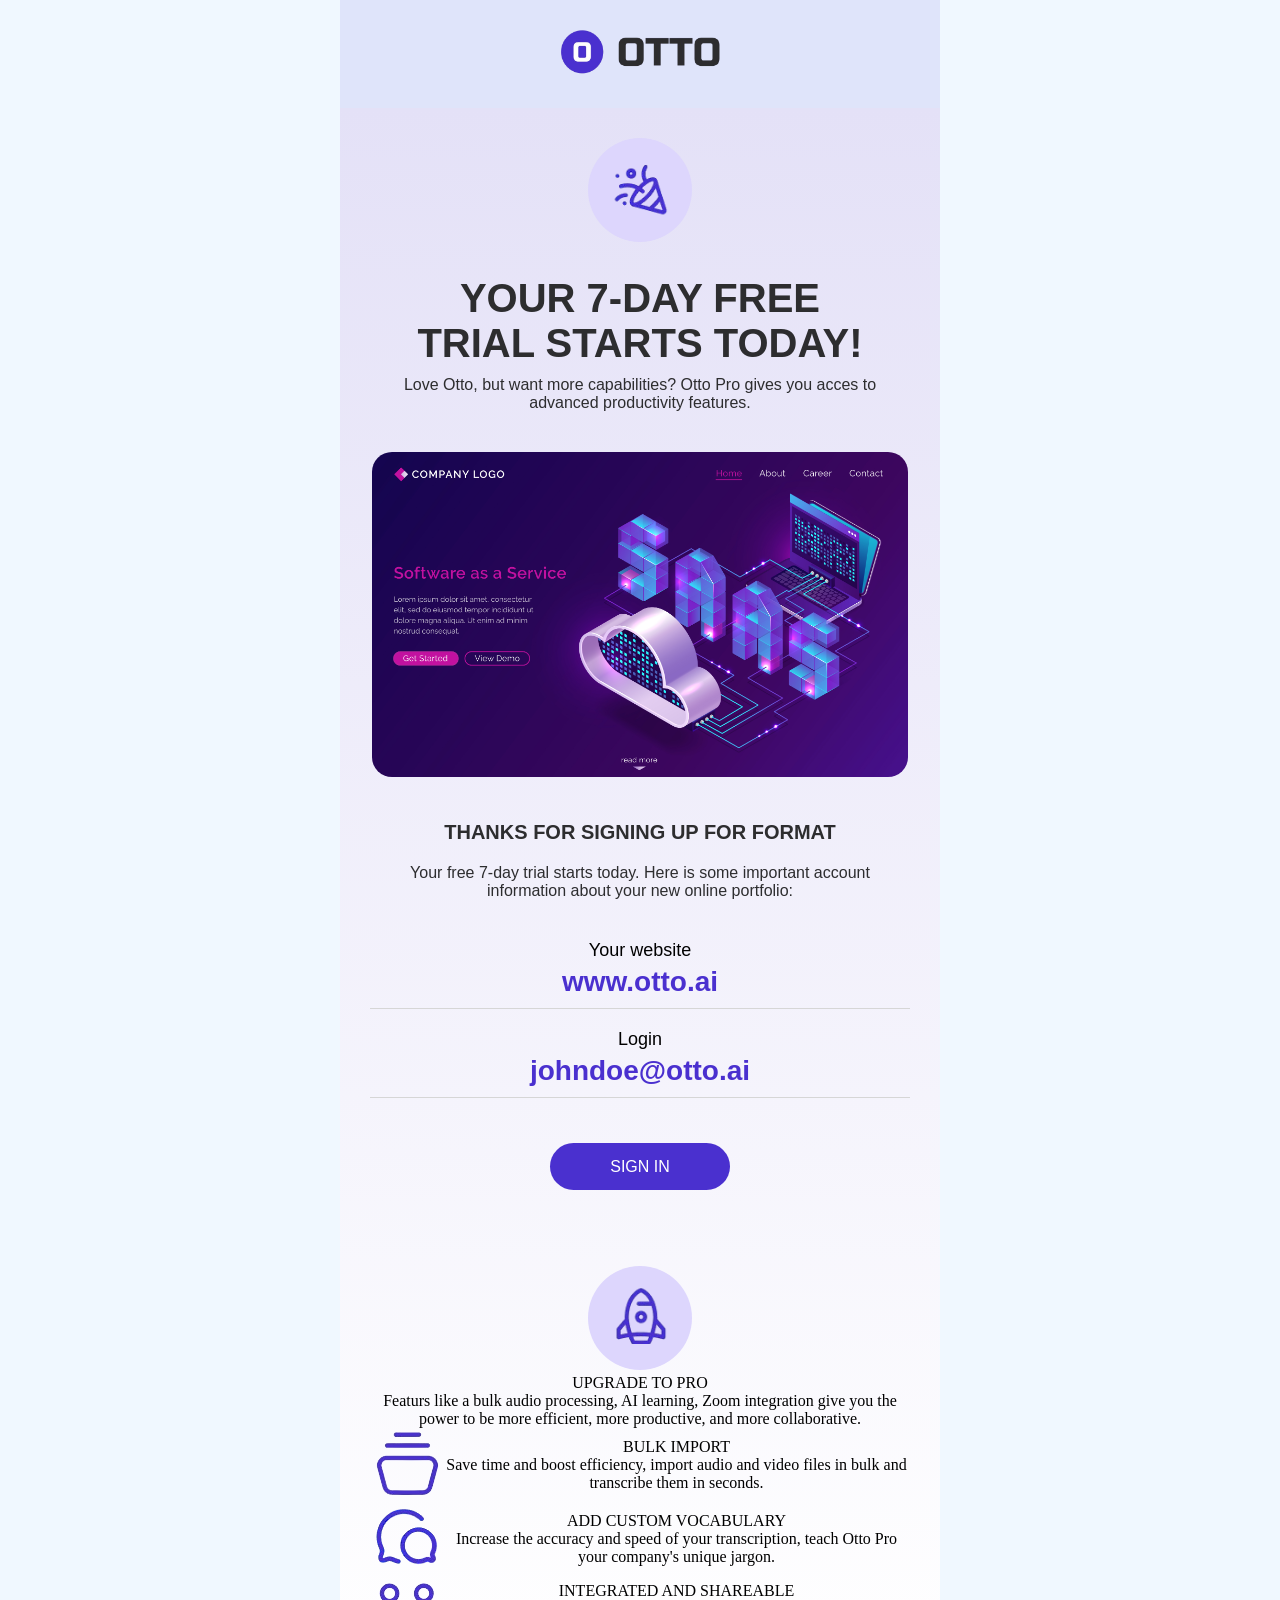
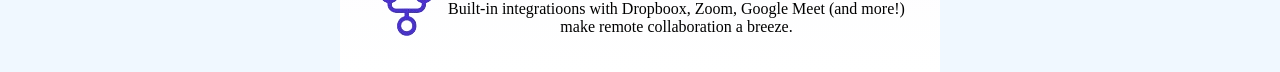
==== Template10/index.html @ b07e2091 "Template 10 Almost Done Need css" ====
<!DOCTYPE html>
<html lang="en">
<head>
    <meta charset="UTF-8">
    <meta name="viewport" content="width=device-width, initial-scale=1.0">
    <title>OTTO</title>
    <link rel="stylesheet" href="style.css">
</head>
<body>


<table class="wrapper" cellpadding="0" cellspacing="0" border="0">
<tr>
    <td align="center">


        <table class="container" cellpadding="0" cellspacing="0" border="0">
            <tr>
                <td class="wrapLogo">
                    <img class="logo" class="logo" src="img/Logo.png" alt="">
                </td>
            </tr>
        </table>

        <table class="container1" cellpadding="0" cellspacing="0" border="0">
            <tr>
                <td class="centerParty">
                    <table class="wrapParty" cellpadding="0" cellspacing="0" border="0">
                        <tr>
                            <td class="wrapPartyImg">
                                <img class="party" src="img/imgparty.png" alt="">
                            </td>
                        </tr>
                    </table>
                </td>
            </tr>
            <tr>
                <td class="wrapHeroText">
                    <p class="heroTitle">YOUR 7-DAY FREE <br> TRIAL STARTS TODAY!</p>
                    <p class="heroText">
                        Love Otto, but want more capabilities? 
                        Otto Pro gives you acces to advanced
                        productivity features.
                    </p>
                </td>
            </tr>
            <tr>
                <td class="wrapImg1">
                    <img class="img1" src="img/img1.jpg" alt="">
                </td>
            </tr>
            <tr>
                <td class="wrapTySec">
                    <p class="subTitle">THANKS FOR SIGNING UP FOR FORMAT</p>
                    <p class="subText">
                        Your free 7-day trial starts today. Here is some important
                        account information about your new online portfolio:
                    </p>
                </td>
            </tr>
            <tr>
                <td class="wrapContact">
                    <table class="contact" cellpadding="0" cellspacing="0" border="0">
                        <tr>
                            <td class="wrapConInfo">
                                <p class="conTitle">Your website</p>
                                <p class="conText">www.otto.ai</p>
                            </td>
                        </tr>
                        <tr>
                            <td class="wrapConInfo">
                                <p class="conTitle">Login</p>
                                <p class="conText">johndoe@otto.ai</p>
                            </td>
                        </tr>
                        <tr>
                            <td class="wrapConInfo1">
                                <a class="signBtn" href="">SIGN IN</a>
                            </td>
                        </tr>
                    </table>
                </td>
            </tr>
            <tr>
                <td class="centerPro">
                    <table class="wrapPro" cellpadding="0" cellspacing="0" border="0">
                        <tr>
                            <td class="wrapProImg">
                                <img class="pro" src="img/imgrocket.png" alt="">
                            </td>
                        </tr>
                    </table>
                    <table class="wrapCard" cellpadding="0" cellspacing="0" border="0">
                        <tr>
                            <td class="wrapCardDis">
                                <p class="cardTitle">UPGRADE TO PRO</p>
                                <p class="cardText">
                                    Featurs like a bulk audio processing, AI learning, Zoom
                                    integration give you the power to be more efficient, more
                                    productive, and more collaborative.
                                </p>
                            </td>
                        </tr>
                        <tr>
                            <td>
                                <table class="wrapFeatures" cellpadding="0" cellspacing="0" border="0">
                                    <tr>
                                        <td>
                                            <img src="img/imgimport.png" alt="">
                                        </td>
                                        <td class="wrapFeature">
                                            <p class="featureTitle">BULK IMPORT</p>
                                            <p class="featureText">
                                                Save time and boost efficiency, import audio and
                                                video files in bulk and transcribe them in seconds.
                                            </p>
                                        </td>
                                    </tr>
                                    <tr>
                                        <td>
                                            <img src="img/imgvocabulary.png" alt="">
                                        </td>
                                        <td class="wrapFeature">
                                            <p class="featureTitle">ADD CUSTOM VOCABULARY</p>
                                            <p class="featureText">
                                                Increase the accuracy and speed of your transcription,
                                                teach Otto Pro your company's unique jargon.
                                            </p>
                                        </td>
                                    </tr>
                                    <tr>
                                        <td>
                                            <img src="img/imgshareable.png" alt="">
                                        </td>
                                        <td class="wrapFeature">
                                            <p class="featureTitle">INTEGRATED AND SHAREABLE</p>
                                            <p class="featureText">
                                                Built-in integratioons with Dropboox, Zoom, Google
                                                Meet (and more!) make remote collaboration a breeze.
                                            </p>
                                        </td>
                                    </tr>
                                </table>
                            </td>
                        </tr>
                    </table>
                </td>
            </tr>
        </table>



    </td>
</tr>
</table>


</body>
</html>
---- Template10/style.css ----
body {
  margin: 0;
  padding: 0;
}
td{
  margin: 0;
  padding: 0;
}
p {
  margin: 0;
}

.wrapper {
  width: 100%;
  background-color: aliceblue;
}


/* LOGO */
.container {
  background-color: #4A30CF1A;
  width: 600px;
  padding: 0 30px;
}
.wrapLogo {
  width: 100%;
  text-align: center;
}
.logo {
  width: 164px;
  height: 44px;
  object-fit: cover;
  padding: 30px 0;
}


/* Hero */
.container1 {
  background-image: linear-gradient(#E4E1F7,#FFFFFF);
  width: 600px;
  padding: 0 30px;
  text-align: center;
}

.centerParty {
  padding: 30px 0;
}
.wrapParty {
  display: inline;
}
.wrapPartyImg {
  width: 104px;
  height: 104px;
  border-radius: 60px;
  background-color: #DDD6FD;
}
.party {
  width: 56px;
  height: 56px;
  object-fit: cover;
}

.wrapHeroText {
  text-align: center;
  font-family: Arial;
  color: #2D2D2F;
}
.heroTitle {
  font-size: 40px;
  font-weight: bold;
}
.heroText {
  font-size: 16px;
  padding: 10px 0 40px 0;
}

.img1 {
  width: 536px;
  height: 325px;
  border-radius: 20px;
}


/* Sub Section */
.wrapTySec {
  text-align: center;
  font-family: Arial;
  color: #2D2D2F;
}
.subTitle {
  font-size: 20px;
  font-weight: bold;
  padding-top: 40px;
}
.subText {
  font-size: 16px;
  padding: 20px 0;
}

/* Contact Section */
.wrapContact {
  font-family: Arial;
}
.contact {
  width: 100%;
  text-align: center;
}

.spacer {
  width: 100%;
}

.wrapConInfo {
  border-bottom: 1px solid #D6D6D6;
  font-family: Arial;
}
.conTitle {
  font-size: 18px;
  padding: 20px 0 5px 0;
}
.conText {
  font-size: 28px;
  font-weight: bold;
  color: #4A30CF;
  padding-bottom: 10px;
}

.wrapConInfo1 {
  padding: 60px;
}

.signBtn {
  text-decoration: none;
  background-color: #4A30CF;
  color: white;
  padding: 15px 60px;
  border-radius: 30px;
}


/* CARD */
.container2 {
  width: 600px;
  padding: 0 30px;
  text-align: center;
}

.centerPro {
  padding: 30px 0;
}
.wrapPro {
  width: 100%;
  display: inline;
}
.wrapProImg {
  width: 104px;
  height: 104px;
  border-radius: 60px;
  background-color: #DDD6FD;
}
.pro {
  width: 56px;
  height: 56px;
  object-fit: cover;
}

.wrapCard {
  width: 100%;
}
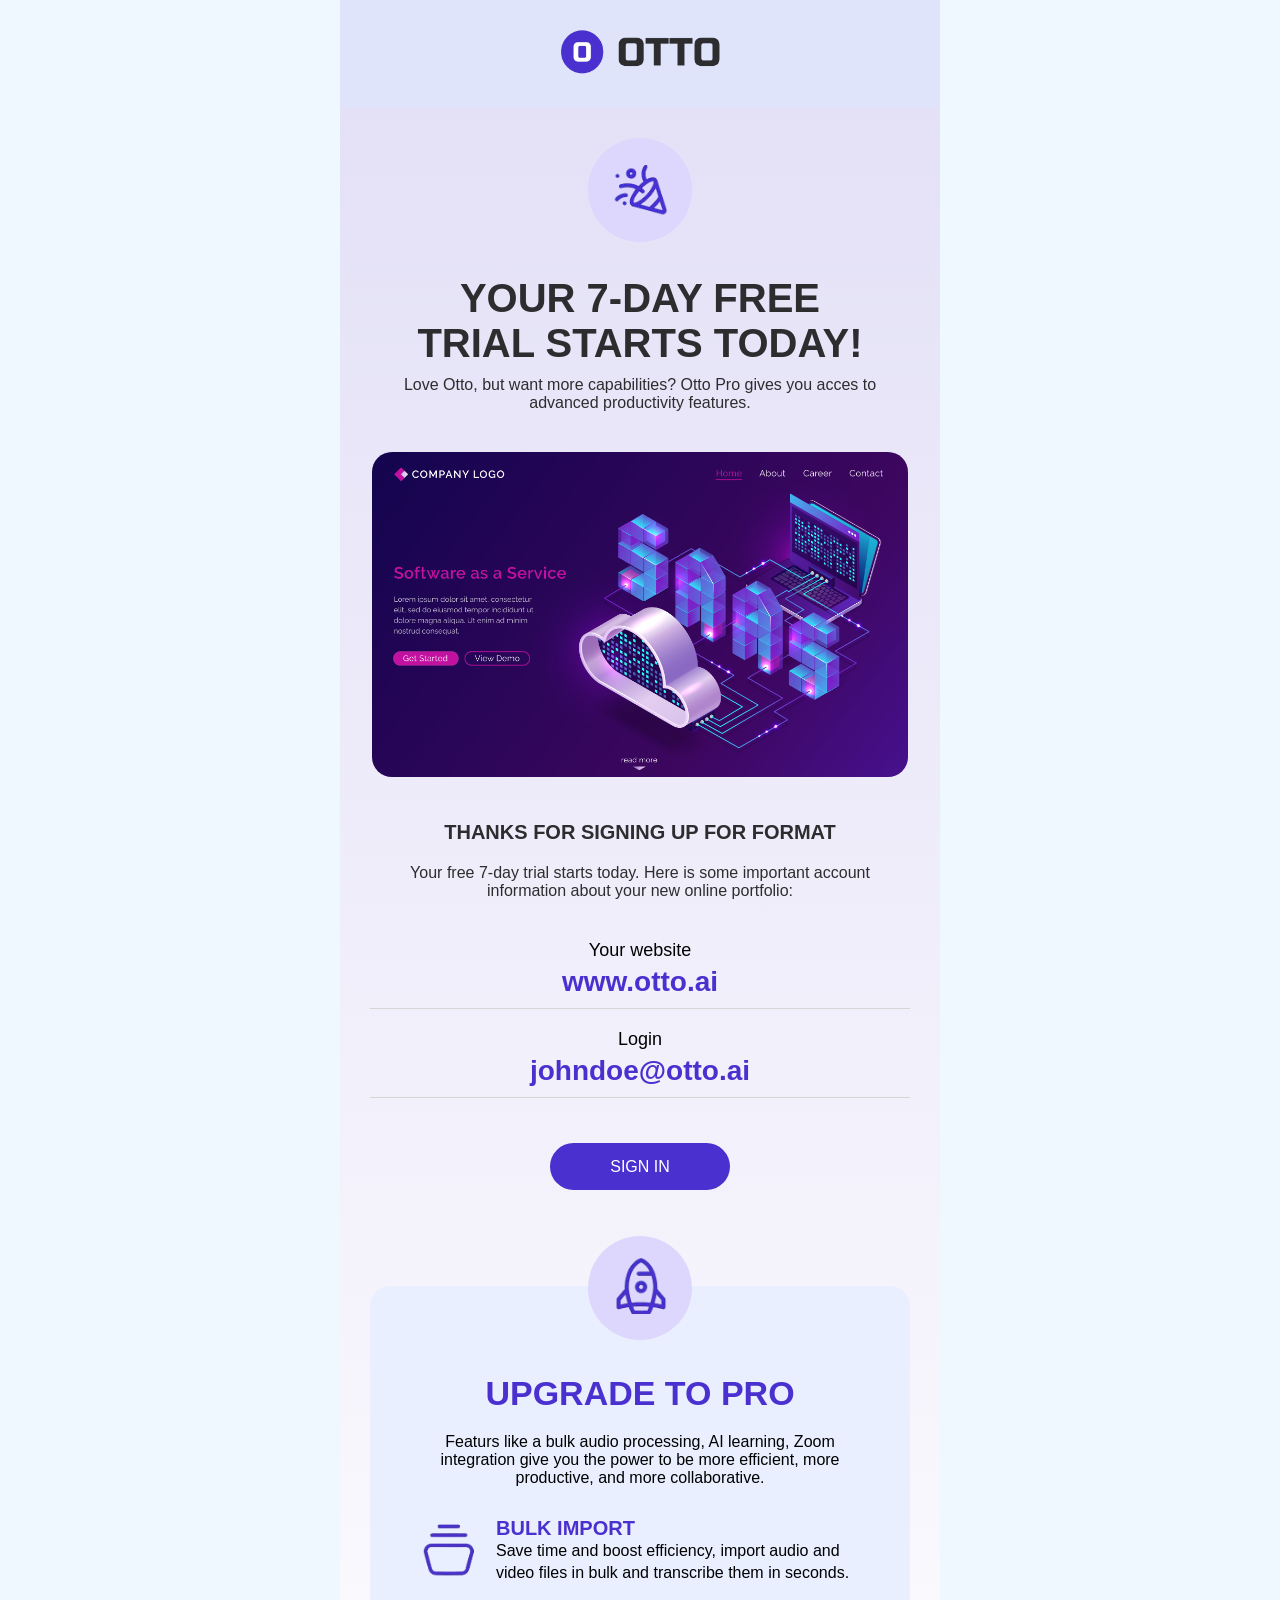
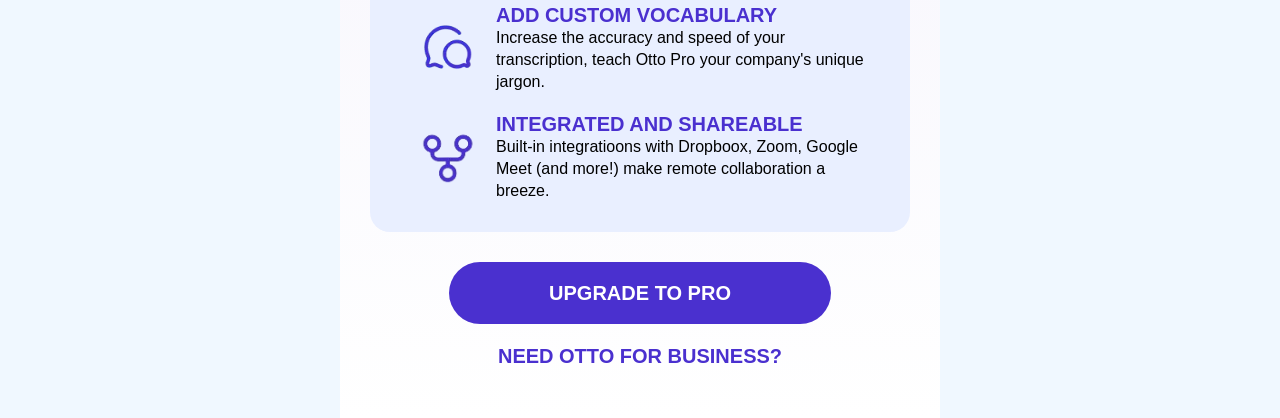
==== commit 1915fa89: "Temp 10 Finished" ====
--- a/Template10/index.html
+++ b/Template10/index.html
@@ -82,6 +82,11 @@
                 </td>
             </tr>
             <tr>
+                <td class="spacer">
+                    <p></p>
+                </td>
+            </tr>
+            <tr>
                 <td class="centerPro">
                     <table class="wrapPro" cellpadding="0" cellspacing="0" border="0">
                         <tr>
@@ -105,39 +110,57 @@
                             <td>
                                 <table class="wrapFeatures" cellpadding="0" cellspacing="0" border="0">
                                     <tr>
-                                        <td>
-                                            <img src="img/imgimport.png" alt="">
-                                        </td>
                                         <td class="wrapFeature">
-                                            <p class="featureTitle">BULK IMPORT</p>
-                                            <p class="featureText">
-                                                Save time and boost efficiency, import audio and
-                                                video files in bulk and transcribe them in seconds.
-                                            </p>
+                                            <table cellpadding="0" cellspacing="0" border="0">
+                                                <tr>
+                                                    <td>
+                                                        <img class="imgCard" src="img/imgimport.png" alt="">
+                                                    </td>
+                                                    <td class="wrapFeatureCon">
+                                                        <p class="featureTitle">BULK IMPORT</p>
+                                                        <p class="featureText">
+                                                            Save time and boost efficiency, import audio and
+                                                            video files in bulk and transcribe them in seconds.
+                                                        </p>
+                                                    </td>
+                                                </tr>
+                                            </table>
+                                        </td>  
+                                    </tr>
+                                    <tr>
+                                        <td class="wrapFeature">
+                                            <table cellpadding="0" cellspacing="0" border="0">
+                                                <tr>
+                                                    <td>
+                                                        <img class="imgCard" src="img/imgvocabulary.png" alt="">
+                                                    </td>
+                                                    <td class="wrapFeatureCon">
+                                                        <p class="featureTitle">ADD CUSTOM VOCABULARY</p>
+                                                        <p class="featureText">
+                                                            Increase the accuracy and speed of your transcription,
+                                                            teach Otto Pro your company's unique jargon.
+                                                        </p>
+                                                    </td>
+                                                </tr>
+                                            </table>
                                         </td>
                                     </tr>
                                     <tr>
-                                        <td>
-                                            <img src="img/imgvocabulary.png" alt="">
-                                        </td>
                                         <td class="wrapFeature">
-                                            <p class="featureTitle">ADD CUSTOM VOCABULARY</p>
-                                            <p class="featureText">
-                                                Increase the accuracy and speed of your transcription,
-                                                teach Otto Pro your company's unique jargon.
-                                            </p>
-                                        </td>
-                                    </tr>
-                                    <tr>
-                                        <td>
-                                            <img src="img/imgshareable.png" alt="">
-                                        </td>
-                                        <td class="wrapFeature">
-                                            <p class="featureTitle">INTEGRATED AND SHAREABLE</p>
-                                            <p class="featureText">
-                                                Built-in integratioons with Dropboox, Zoom, Google
-                                                Meet (and more!) make remote collaboration a breeze.
-                                            </p>
+                                            <table cellpadding="0" cellspacing="0" border="0">
+                                                <tr>
+                                                    <td>
+                                                        <img class="imgCard" src="img/imgshareable.png" alt="">
+                                                    </td>
+                                                    <td class="wrapFeatureCon">
+                                                        <p class="featureTitle">INTEGRATED AND SHAREABLE</p>
+                                                        <p class="featureText">
+                                                            Built-in integratioons with Dropboox, Zoom, Google
+                                                            Meet (and more!) make remote collaboration a breeze.
+                                                        </p>
+                                                    </td>
+                                                </tr>
+                                            </table>
                                         </td>
                                     </tr>
                                 </table>
@@ -146,6 +169,24 @@
                     </table>
                 </td>
             </tr>
+
+            <tr>
+                <td class="wrapBtns">
+                    <table class="wrapBtnsTable" cellpadding="0" cellspacing="0" border="0">
+                        <tr>
+                            <td class="wrapBtn">
+                                <a class="lastBtn" href="##">UPGRADE TO PRO</a>
+                            </td>
+                        </tr>
+                        <tr>                 
+                            <td class="wrapBtn">
+                                <p class="lastBusinessBtn">NEED OTTO FOR BUSINESS?</p>
+                            </td>
+                        </tr>
+                    </table>
+                </td>
+            </tr>
+
         </table>
 
 
--- a/Template10/style.css
+++ b/Template10/style.css
@@ -104,10 +104,6 @@
 .contact {
   width: 100%;
   text-align: center;
-}
-
-.spacer {
-  width: 100%;
 }
 
 .wrapConInfo {
@@ -138,6 +134,13 @@
 }
 
 
+
+/* Spacer */
+.spacer {
+  height: 50px;
+}
+
+
 /* CARD */
 .container2 {
   width: 600px;
@@ -146,17 +149,23 @@
 }
 
 .centerPro {
-  padding: 30px 0;
+  font-family: Arial;
+  background-color: #E9EFFF;
+  border-radius: 20px;
+  padding: 0 30px 0 30px;
 }
 .wrapPro {
   width: 100%;
   display: inline;
+  padding-top: 60px;
 }
 .wrapProImg {
   width: 104px;
   height: 104px;
   border-radius: 60px;
   background-color: #DDD6FD;
+  position: relative;
+  top: -50px;
 }
 .pro {
   width: 56px;
@@ -166,4 +175,73 @@
 
 .wrapCard {
   width: 100%;
+  position: relative;
+  top: -20px;
+}
+
+
+.cardTitle {
+  font-size: 34px;
+  font-weight: bold;
+  color: #4A30CF;
+}
+.cardText {
+  width: 90%;
+  display: inline-block;
+  text-align: center;
+  font-size: 16px;
+  padding: 20px;
+}
+
+.wrapFeatures {
+  text-align: start;
+}
+.wrapFeature {
+  padding: 10px 0;
+}
+.imgCard {
+  width: 56px;
+  height: 56px;
+  object-fit: cover;
+  padding: 0 20px;
+}
+
+.featureTitle {
+  font-size: 20px;
+  font-weight: bold;
+  color: #4A30CF;
+}
+.featureText {
+  line-height: 22px;
+  font-size: 16px;
+}
+
+/* Btns */
+
+.wrapBtnsTable {
+  text-align: center;
+  width: 100%;
+  padding: 50px 0;
+}
+
+.wrapBtn {
+  text-align: center;
+}
+.lastBtn {
+  text-decoration: none;
+  font-family: Arial;
+  font-size: 20px;
+  font-weight: bold;
+  background-color: #4A30CF;
+  color: white;
+  padding: 20px 100px;
+  border-radius: 40px;
+}
+.lastBusinessBtn {
+  color: #4A30CF;
+  text-decoration: none;
+  font-family: Arial;
+  font-size: 20px;
+  font-weight: bold;
+  padding: 40px 60px 0 60px;
 }
